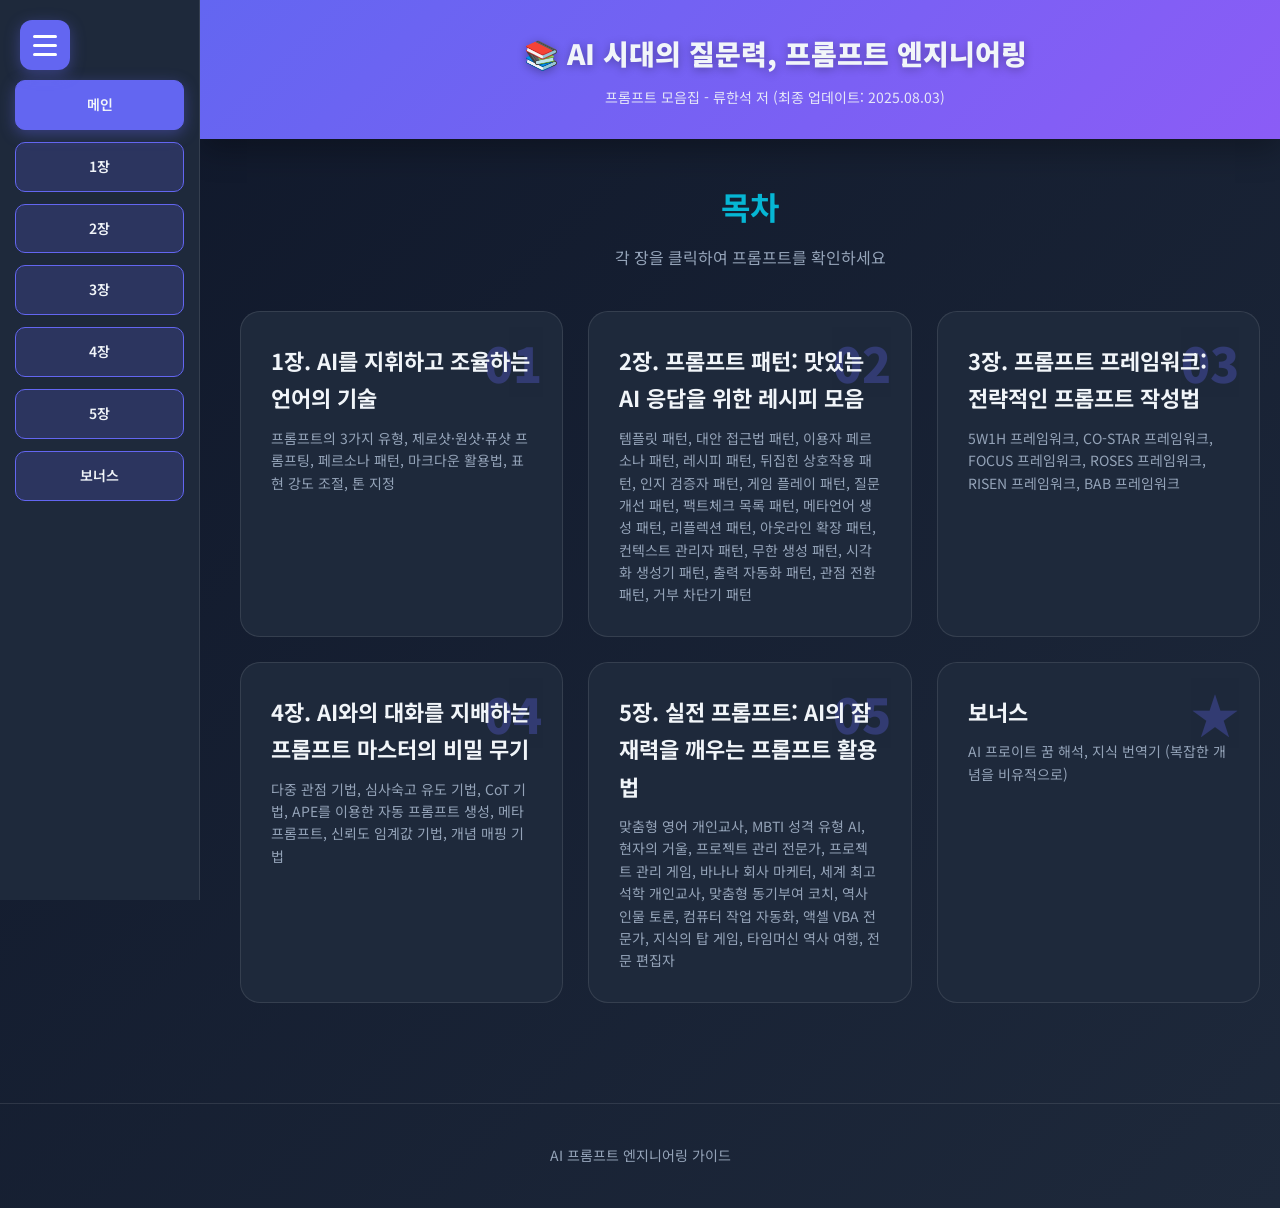
==== index.html @ 128b0e34 "s" ====
<!DOCTYPE html>
<html lang="ko">
<head>
    <meta charset="UTF-8">
    <meta name="viewport" content="width=device-width, initial-scale=1.0">
    <title>프롬프트 엔지니어링 2025 - 메인</title>
    <link rel="preconnect" href="https://fonts.googleapis.com">
    <link rel="preconnect" href="https://fonts.gstatic.com" crossorigin>
    <link href="https://fonts.googleapis.com/css2?family=Noto+Sans+KR:wght@300;400;500;700;900&family=Fira+Code:wght@400;500;600&display=swap" rel="stylesheet">
    <link rel="stylesheet" href="https://cdnjs.cloudflare.com/ajax/libs/font-awesome/6.5.1/css/all.min.css">
    <link rel="stylesheet" href="prompt_styles.css">
</head>
<body>
    <!-- 햄버거 메뉴 버튼 -->
    <button class="nav-toggle" id="navToggle">
        <span></span>
        <span></span>
        <span></span>
    </button>

    <!-- 헤더 -->
    <div class="header" id="header">
        <h1>📚 AI 시대의 질문력, 프롬프트 엔지니어링</h1>
        <div class="subtitle">프롬프트 모음집 - 류한석 저 (최종 업데이트: 2025.08.03)</div>
    </div>

    <!-- 네비게이션 바 -->
    <div class="nav-bar" id="navBar">
        <a href="prompt_main.html" class="nav-btn active">메인</a>
        <a href="prompt_ch1.html" class="nav-btn">1장</a>
        <a href="prompt_ch2.html" class="nav-btn">2장</a>
        <a href="prompt_ch3.html" class="nav-btn">3장</a>
        <a href="prompt_ch4.html" class="nav-btn">4장</a>
        <a href="prompt_ch5.html" class="nav-btn">5장</a>
        <a href="prompt_bonus.html" class="nav-btn">보너스</a>
    </div>

    <!-- 메인 컨테이너 -->
    <div class="container" id="container">
        <!-- 필독 사항 -->
        <!-- <div class="notice-box">
            <h3>⚠️ 필독 사항</h3>
            <ul>
                <li>본 문서는 &lt;AI 시대의 질문력, 프롬프트 엔지니어링 (류한석 저)&gt; 도서를 소유한 독자의 편의를 위해 저자가 직접 제공하는 자료입니다. 여기서 '도서 소유'란 구매, 증여(선물), 기타 합법적인 방법으로 도서를 획득한 경우를 뜻합니다. 도서 미소유자의 문서 사용은 법적 문제를 야기할 수 있습니다.</li>
                <li>프롬프트가 단순 예시에 불과하거나 1~3줄 이내라서 충분히 타이핑할 수 있는 경우를 제외하고, 책에 나온 모든 프롬프트를 포함하였습니다.</li>
                <li>[보너스]는 도서에 포함되지 않은 내용으로, 저자가 독자를 위해 추가로 제공하는 것이며 앞으로 계속 업데이트될 수 있습니다.</li>
            </ul>
        </div> -->

        <!-- 챕터 목록 -->
        <h2 style="font-size: 32px; margin-bottom: 10px; text-align: center; color: var(--accent);">목차</h2>
        <p style="text-align: center; color: var(--text-dim); margin-bottom: 40px;">각 장을 클릭하여 프롬프트를 확인하세요</p>

        <div class="chapter-grid">
            <a href="prompt_ch1.html" class="chapter-card">
                <div class="chapter-number">01</div>
                <div class="chapter-title">1장. AI를 지휘하고 조율하는 언어의 기술</div>
                <div class="chapter-desc">
                    프롬프트의 3가지 유형, 제로샷·원샷·퓨샷 프롬프팅, 페르소나 패턴, 마크다운 활용법, 표현 강도 조절, 톤 지정
                </div>
            </a>

            <a href="prompt_ch2.html" class="chapter-card">
                <div class="chapter-number">02</div>
                <div class="chapter-title">2장. 프롬프트 패턴: 맛있는 AI 응답을 위한 레시피 모음</div>
                <div class="chapter-desc">
                    템플릿 패턴, 대안 접근법 패턴, 이용자 페르소나 패턴, 레시피 패턴, 뒤집힌 상호작용 패턴, 인지 검증자 패턴, 게임 플레이 패턴, 질문 개선 패턴, 팩트체크 목록 패턴, 메타언어 생성 패턴, 리플렉션 패턴, 아웃라인 확장 패턴, 컨텍스트 관리자 패턴, 무한 생성 패턴, 시각화 생성기 패턴, 출력 자동화 패턴, 관점 전환 패턴, 거부 차단기 패턴
                </div>
            </a>

            <a href="prompt_ch3.html" class="chapter-card">
                <div class="chapter-number">03</div>
                <div class="chapter-title">3장. 프롬프트 프레임워크: 전략적인 프롬프트 작성법</div>
                <div class="chapter-desc">
                    5W1H 프레임워크, CO-STAR 프레임워크, FOCUS 프레임워크, ROSES 프레임워크, RISEN 프레임워크, BAB 프레임워크
                </div>
            </a>

            <a href="prompt_ch4.html" class="chapter-card">
                <div class="chapter-number">04</div>
                <div class="chapter-title">4장. AI와의 대화를 지배하는 프롬프트 마스터의 비밀 무기</div>
                <div class="chapter-desc">
                    다중 관점 기법, 심사숙고 유도 기법, CoT 기법, APE를 이용한 자동 프롬프트 생성, 메타 프롬프트, 신뢰도 임계값 기법, 개념 매핑 기법
                </div>
            </a>

            <a href="prompt_ch5.html" class="chapter-card">
                <div class="chapter-number">05</div>
                <div class="chapter-title">5장. 실전 프롬프트: AI의 잠재력을 깨우는 프롬프트 활용법</div>
                <div class="chapter-desc">
                    맞춤형 영어 개인교사, MBTI 성격 유형 AI, 현자의 거울, 프로젝트 관리 전문가, 프로젝트 관리 게임, 바나나 회사 마케터, 세계 최고 석학 개인교사, 맞춤형 동기부여 코치, 역사 인물 토론, 컴퓨터 작업 자동화, 액셀 VBA 전문가, 지식의 탑 게임, 타임머신 역사 여행, 전문 편집자
                </div>
            </a>

            <a href="prompt_bonus.html" class="chapter-card">
                <div class="chapter-number">★</div>
                <div class="chapter-title">보너스</div>
                <div class="chapter-desc">
                    AI 프로이트 꿈 해석, 지식 번역기 (복잡한 개념을 비유적으로)
                </div>
            </a>
        </div>
    </div>

    <!-- 푸터 -->
    <div class="footer">
        <p>AI 프롬프트 엔지니어링 가이드</p>
    </div>

    <script>
        // 네비게이션 토글 기능
        const navToggle = document.getElementById('navToggle');
        const navBar = document.getElementById('navBar');
        const header = document.getElementById('header');
        const container = document.getElementById('container');

        navToggle.addEventListener('click', function() {
            navToggle.classList.toggle('active');
            navBar.classList.toggle('hidden');
            header.classList.toggle('nav-hidden');
            container.classList.toggle('nav-hidden');
        });
    </script>
</body>
</html>
---- prompt_styles.css ----
/* 프롬프트 엔지니어링 공통 스타일 */
:root {
    --primary: #6366f1;
    --secondary: #8b5cf6;
    --accent: #06b6d4;
    --success: #10b981;
    --warning: #f59e0b;
    --bg-dark: #0f172a;
    --bg-card: #1e293b;
    --bg-code: #0f172a;
    --text-main: #f1f5f9;
    --text-dim: #94a3b8;
    --border: rgba(255,255,255,0.1);
}

* {
    margin: 0;
    padding: 0;
    box-sizing: border-box;
}

body {
    font-family: 'Noto Sans KR', sans-serif;
    background: linear-gradient(135deg, #0f172a 0%, #1e293b 100%);
    color: var(--text-main);
    line-height: 1.7;
    overflow-x: hidden;
    min-height: 100vh;
}

/* 헤더 */
.header {
    background: linear-gradient(135deg, var(--primary), var(--secondary));
    padding: 30px 20px;
    padding-left: 90px;
    text-align: center;
    box-shadow: 0 10px 30px rgba(0,0,0,0.3);
    margin-left: 200px;
    transition: margin-left 0.3s ease;
}

.header.nav-hidden {
    margin-left: 0;
}

.header h1 {
    font-size: 28px;
    font-weight: 900;
    margin-bottom: 8px;
    text-shadow: 0 2px 10px rgba(0,0,0,0.3);
}

.header .subtitle {
    font-size: 14px;
    opacity: 0.9;
}

/* 햄버거 메뉴 버튼 */
.nav-toggle {
    position: fixed;
    top: 20px;
    left: 20px;
    z-index: 150;
    background: var(--primary);
    border: none;
    width: 50px;
    height: 50px;
    border-radius: 12px;
    cursor: pointer;
    display: flex;
    flex-direction: column;
    justify-content: center;
    align-items: center;
    gap: 6px;
    transition: all 0.3s;
    box-shadow: 0 4px 15px rgba(99, 102, 241, 0.4);
}

.nav-toggle:hover {
    transform: scale(1.05);
    box-shadow: 0 6px 20px rgba(99, 102, 241, 0.6);
}

.nav-toggle span {
    width: 24px;
    height: 3px;
    background: white;
    border-radius: 2px;
    transition: all 0.3s;
}

.nav-toggle.active span:nth-child(1) {
    transform: rotate(45deg) translate(8px, 8px);
}

.nav-toggle.active span:nth-child(2) {
    opacity: 0;
}

.nav-toggle.active span:nth-child(3) {
    transform: rotate(-45deg) translate(8px, -8px);
}

/* 네비게이션 바 */
.nav-bar {
    background: var(--bg-card);
    border-right: 1px solid var(--border);
    padding: 20px 15px;
    padding-top: 80px;
    display: flex;
    flex-direction: column;
    gap: 12px;
    position: fixed;
    left: 0;
    top: 0;
    height: 100vh;
    width: 200px;
    z-index: 100;
    overflow-y: auto;
    transition: transform 0.3s ease;
}

.nav-bar.hidden {
    transform: translateX(-100%);
}

.nav-btn {
    padding: 12px 20px;
    background: rgba(99, 102, 241, 0.2);
    border: 1px solid var(--primary);
    border-radius: 10px;
    color: var(--text-main);
    text-decoration: none;
    font-size: 14px;
    font-weight: 600;
    transition: all 0.3s;
    text-align: center;
    white-space: nowrap;
}

.nav-btn:hover {
    background: var(--primary);
    transform: translateX(5px);
}

.nav-btn.active {
    background: var(--primary);
    box-shadow: 0 4px 15px rgba(99, 102, 241, 0.4);
}

/* 메인 컨테이너 */
.container {
    max-width: 1200px;
    margin: 0 auto;
    padding: 40px 20px;
    margin-left: 220px;
    transition: margin-left 0.3s ease;
}

.container.nav-hidden {
    margin-left: 20px;
}

/* 안내 박스 */
.notice-box {
    background: linear-gradient(135deg, rgba(245, 158, 11, 0.1), rgba(239, 68, 68, 0.1));
    border-left: 5px solid var(--warning);
    border-radius: 15px;
    padding: 25px;
    margin-bottom: 40px;
}

.notice-box h3 {
    color: var(--warning);
    margin-bottom: 15px;
    font-size: 20px;
}

.notice-box ul {
    list-style: none;
    padding-left: 20px;
}

.notice-box li {
    margin-bottom: 10px;
    position: relative;
    padding-left: 20px;
}

.notice-box li::before {
    content: "▸";
    position: absolute;
    left: 0;
    color: var(--warning);
}

/* 챕터 카드 */
.chapter-grid {
    display: grid;
    grid-template-columns: repeat(auto-fit, minmax(300px, 1fr));
    gap: 25px;
    margin-top: 30px;
}

.chapter-card {
    background: var(--bg-card);
    border-radius: 20px;
    padding: 30px;
    border: 1px solid var(--border);
    text-decoration: none;
    color: var(--text-main);
    transition: all 0.3s;
    position: relative;
    overflow: hidden;
}

.chapter-card::before {
    content: '';
    position: absolute;
    top: -50%;
    right: -50%;
    width: 200%;
    height: 200%;
    background: radial-gradient(circle, rgba(99, 102, 241, 0.1) 0%, transparent 70%);
    opacity: 0;
    transition: opacity 0.3s;
}

.chapter-card:hover::before {
    opacity: 1;
}

.chapter-card:hover {
    transform: translateY(-5px);
    box-shadow: 0 15px 40px rgba(99, 102, 241, 0.3);
}

.chapter-number {
    font-size: 48px;
    font-weight: 900;
    color: var(--primary);
    opacity: 0.3;
    position: absolute;
    top: 10px;
    right: 20px;
}

.chapter-title {
    font-size: 22px;
    font-weight: 700;
    margin-bottom: 10px;
    position: relative;
    z-index: 1;
}

.chapter-desc {
    font-size: 14px;
    color: var(--text-dim);
    line-height: 1.6;
    position: relative;
    z-index: 1;
}

/* 섹션 */
.section {
    margin-bottom: 60px;
}

.section-header {
    background: linear-gradient(135deg, var(--primary), var(--secondary));
    padding: 20px 30px;
    border-radius: 15px;
    margin-bottom: 30px;
}

.section-header h2 {
    font-size: 28px;
    font-weight: 700;
}

.subsection {
    margin-bottom: 40px;
}

.subsection h3 {
    font-size: 22px;
    color: var(--accent);
    margin-bottom: 20px;
    padding-left: 15px;
    border-left: 4px solid var(--accent);
}

/* 프롬프트 카드 */
.prompt-card {
    background: var(--bg-card);
    border-radius: 16px;
    padding: 25px;
    margin-bottom: 20px;
    border: 1px solid var(--border);
    position: relative;
    transition: all 0.3s;
}

.prompt-card:hover {
    box-shadow: 0 10px 30px rgba(99, 102, 241, 0.3);
    transform: translateY(-2px);
}

.prompt-header {
    display: flex;
    justify-content: space-between;
    align-items: center;
    margin-bottom: 15px;
}

.prompt-label {
    display: inline-block;
    background: linear-gradient(135deg, var(--primary), var(--secondary));
    color: white;
    padding: 6px 15px;
    border-radius: 20px;
    font-size: 13px;
    font-weight: 600;
}

.copy-btn {
    background: var(--accent);
    color: white;
    border: none;
    padding: 8px 20px;
    border-radius: 8px;
    cursor: pointer;
    font-weight: 600;
    font-size: 13px;
    transition: all 0.3s;
    display: flex;
    align-items: center;
    gap: 5px;
}

.copy-btn:hover {
    background: var(--success);
    transform: scale(1.05);
}

.prompt-content {
    background: var(--bg-code);
    border-radius: 12px;
    padding: 20px;
    font-family: 'Fira Code', monospace;
    font-size: 14px;
    line-height: 1.8;
    white-space: pre-wrap;
    border: 1px solid var(--border);
}

/* 메시지 박스 */
#msg-box {
    position: fixed;
    bottom: 30px;
    right: 30px;
    background: var(--success);
    color: white;
    padding: 15px 25px;
    border-radius: 50px;
    font-weight: 700;
    opacity: 0;
    transition: opacity 0.3s;
    box-shadow: 0 10px 30px rgba(0,0,0,0.3);
    z-index: 1000;
}

/* 푸터 */
.footer {
    text-align: center;
    padding: 40px 20px;
    color: var(--text-dim);
    font-size: 14px;
    border-top: 1px solid var(--border);
    margin-top: 60px;
}

/* 반응형 */
@media (max-width: 768px) {
    .nav-toggle {
        top: 15px;
        left: 15px;
        width: 45px;
        height: 45px;
    }
    .nav-bar {
        width: 250px;
        padding-top: 80px;
        transform: translateX(-100%);
    }
    .nav-bar.hidden {
        transform: translateX(-100%);
    }
    .nav-bar:not(.hidden) {
        transform: translateX(0);
    }
    .nav-btn {
        white-space: nowrap;
    }
    .header {
        margin-left: 0;
        padding-left: 70px;
    }
    .header.nav-hidden {
        margin-left: 0;
    }
    .container {
        padding: 20px 15px;
        margin-left: 0;
    }
    .container.nav-hidden {
        margin-left: 0;
    }
    .header h1 {
        font-size: 22px;
    }
    .section-header h2 {
        font-size: 22px;
    }
    .chapter-grid {
        grid-template-columns: 1fr;
    }
}
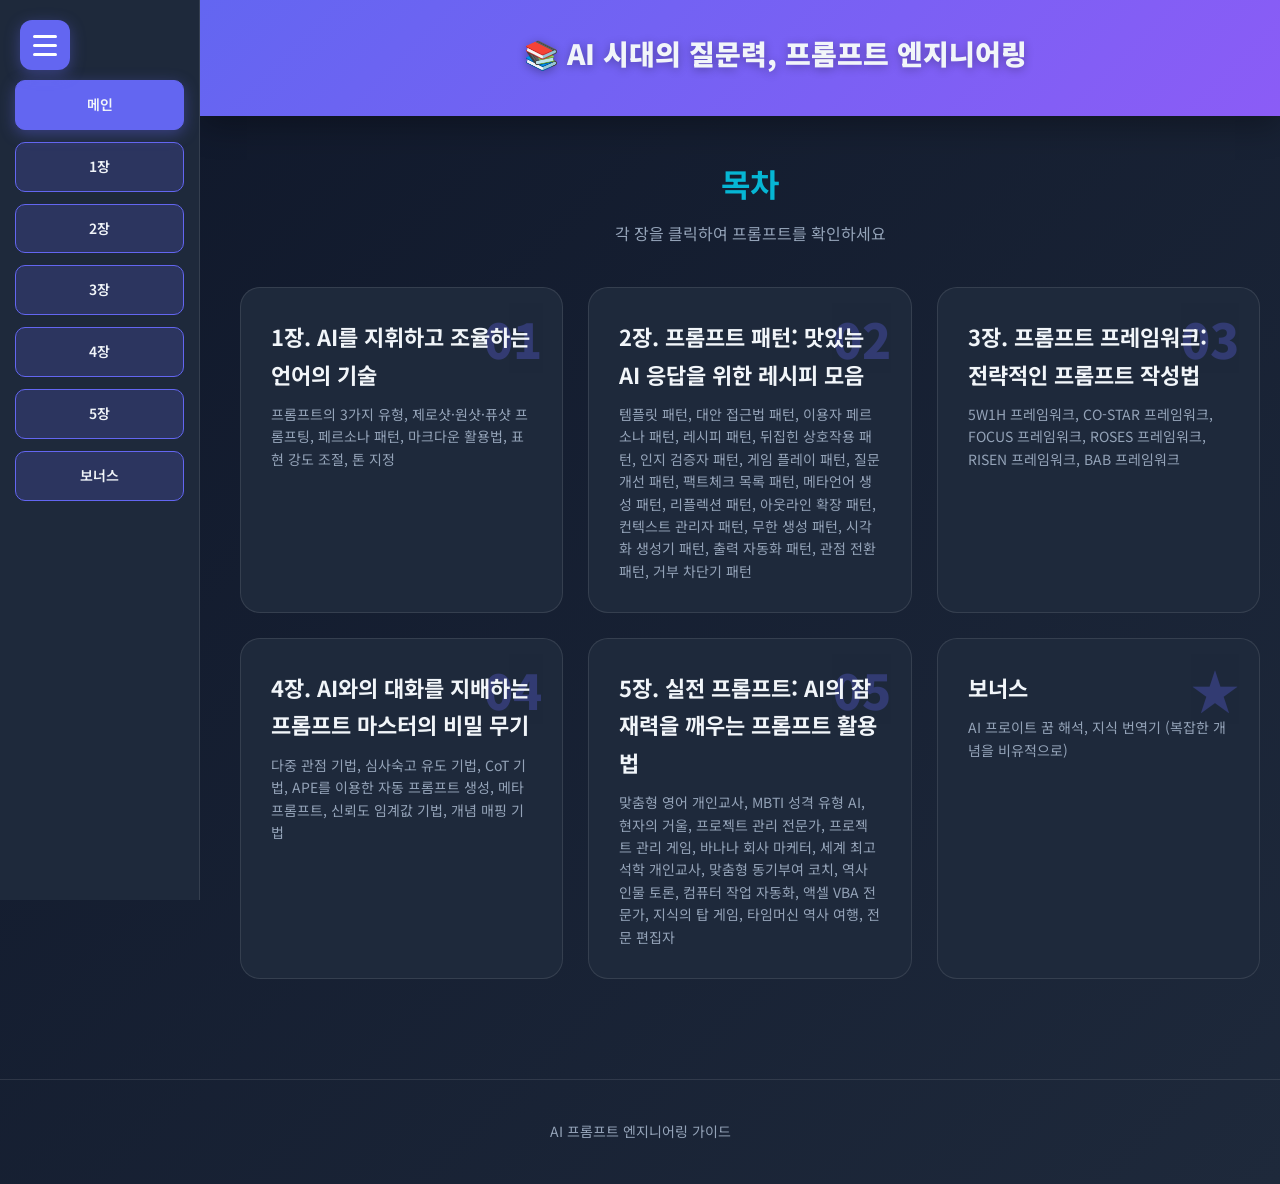
==== commit a8d7e9cd: "index업데이트" ====
--- a/index.html
+++ b/index.html
@@ -3,7 +3,7 @@
 <head>
     <meta charset="UTF-8">
     <meta name="viewport" content="width=device-width, initial-scale=1.0">
-    <title>프롬프트 엔지니어링 2025 - 메인</title>
+    <title>프롬프트 엔지니어링 2026 - 메인</title>
     <link rel="preconnect" href="https://fonts.googleapis.com">
     <link rel="preconnect" href="https://fonts.gstatic.com" crossorigin>
     <link href="https://fonts.googleapis.com/css2?family=Noto+Sans+KR:wght@300;400;500;700;900&family=Fira+Code:wght@400;500;600&display=swap" rel="stylesheet">
@@ -21,7 +21,6 @@
     <!-- 헤더 -->
     <div class="header" id="header">
         <h1>📚 AI 시대의 질문력, 프롬프트 엔지니어링</h1>
-        <div class="subtitle">프롬프트 모음집 - 류한석 저 (최종 업데이트: 2025.08.03)</div>
     </div>
 
     <!-- 네비게이션 바 -->
@@ -37,15 +36,7 @@
 
     <!-- 메인 컨테이너 -->
     <div class="container" id="container">
-        <!-- 필독 사항 -->
-        <!-- <div class="notice-box">
-            <h3>⚠️ 필독 사항</h3>
-            <ul>
-                <li>본 문서는 &lt;AI 시대의 질문력, 프롬프트 엔지니어링 (류한석 저)&gt; 도서를 소유한 독자의 편의를 위해 저자가 직접 제공하는 자료입니다. 여기서 '도서 소유'란 구매, 증여(선물), 기타 합법적인 방법으로 도서를 획득한 경우를 뜻합니다. 도서 미소유자의 문서 사용은 법적 문제를 야기할 수 있습니다.</li>
-                <li>프롬프트가 단순 예시에 불과하거나 1~3줄 이내라서 충분히 타이핑할 수 있는 경우를 제외하고, 책에 나온 모든 프롬프트를 포함하였습니다.</li>
-                <li>[보너스]는 도서에 포함되지 않은 내용으로, 저자가 독자를 위해 추가로 제공하는 것이며 앞으로 계속 업데이트될 수 있습니다.</li>
-            </ul>
-        </div> -->
+       
 
         <!-- 챕터 목록 -->
         <h2 style="font-size: 32px; margin-bottom: 10px; text-align: center; color: var(--accent);">목차</h2>
